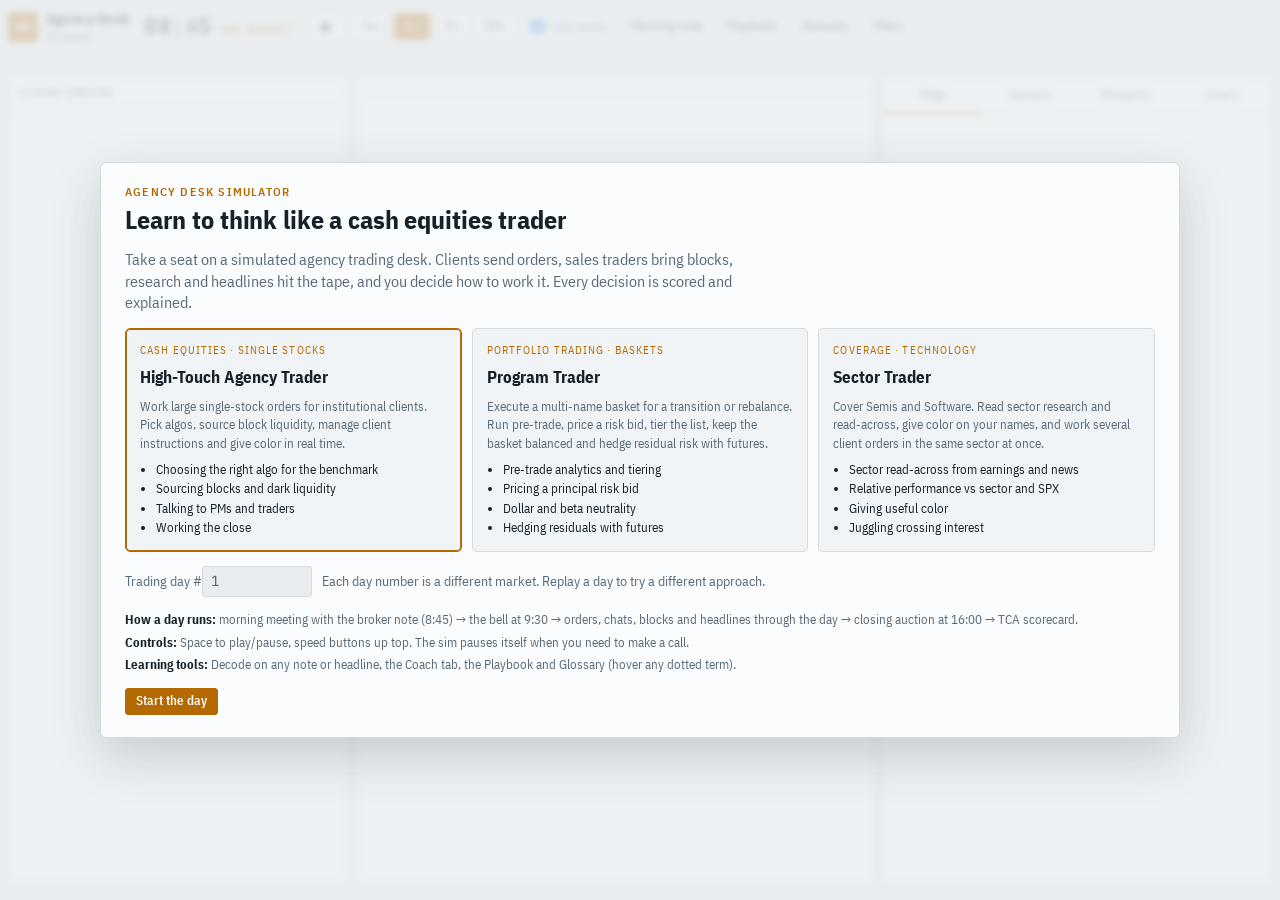
==== trading-desk-sim/index.html @ 179d7b52 "Add agency trading desk simulator Browser-based training sim for a cash-equities agency desk with th" ====
<!doctype html>
<html lang="en">
<head>
<meta charset="utf-8">
<title>Agency Desk Simulator</title>
<meta name="claude:viewport-fit-sides" content="cover">
<meta name="viewport" content="width=device-width, initial-scale=1, viewport-fit=cover">
<link rel="preconnect" href="https://fonts.googleapis.com">
<link rel="preconnect" href="https://fonts.gstatic.com" crossorigin>
<link rel="stylesheet" href="https://fonts.googleapis.com/css2?family=IBM+Plex+Sans+Condensed:wght@400;500;600;700&family=JetBrains+Mono:wght@400;500;700&family=Source+Serif+4:opsz,wght@8..60,400;8..60,600&display=swap">
<link rel="stylesheet" href="styles.css">

</head>
<body>
<div id="app" data-view="stock">
  <header class="top">
    <div class="brand"><span class="mark">AD</span><div><b>Agency Desk</b><small id="roleChip">Simulator</small></div></div>
    <div class="clockbox">
      <div id="clock" class="clock">08:45</div>
      <div class="phase" id="phase">PRE-MARKET</div>
    </div>
    <div class="ctrls" role="group" aria-label="Simulation speed">
      <button id="btnPlay" class="btn play" title="Play / pause (Space)">▶</button>
      <button class="btn spd" data-spd="1.5" title="15 sim seconds per second">¼×</button>
      <button class="btn spd on" data-spd="6" title="1 sim minute per second">1×</button>
      <button class="btn spd" data-spd="18" title="3 sim minutes per second">3×</button>
      <button class="btn spd" data-spd="60" title="10 sim minutes per second">10×</button>
      <label class="ap" title="Pause automatically when a client or sales trader needs an answer"><input type="checkbox" id="autoPause" checked> auto-pause</label>
    </div>
    <div class="mstrip" id="mstrip"></div>
    <div class="topbtns">
      <button class="btn ghost" data-open="notes">Morning note</button>
      <button class="btn ghost" data-open="playbook">Playbook</button>
      <button class="btn ghost" data-open="glossary">Glossary</button>
      <button class="btn ghost" id="btnMenu">Menu</button>
    </div>
  </header>

  <main class="desk">
    <section class="col left panel" data-pane="orders">
      <div class="ph"><h2 id="leftTitle">Client orders</h2><span class="sub" id="leftSub"></span></div>
      <div id="basketBox" hidden></div>
      <div id="blotter" class="blotter"></div>
    </section>

    <section class="col center" data-pane="stock">
      <div class="panel stockpanel">
        <div class="sthead" id="sthead"></div>
        <div class="chartwrap"><canvas id="chart" aria-label="Intraday price chart"></canvas><div class="legend" id="legend"></div></div>
        <div class="bt">
          <div class="book"><div class="ph sm"><h3>Level 2</h3><span class="sub" id="bookSub"></span></div><div id="book"></div></div>
          <div class="tape"><div class="ph sm"><h3>Time &amp; sales</h3><span class="sub" id="aggSub"></span></div><div id="aggbar" class="aggbar"><i></i></div><div id="tape"></div></div>
        </div>
      </div>
      <div class="panel ticketpanel" id="ticket"></div>
    </section>

    <section class="col right panel" data-pane="feed">
      <nav class="tabs" role="tablist">
        <button class="tab on" data-tab="chat">Chat <i id="bChat"></i></button>
        <button class="tab" data-tab="news">Squawk <i id="bNews"></i></button>
        <button class="tab" data-tab="notes">Research</button>
        <button class="tab" data-tab="coach">Coach <i id="bCoach"></i></button>
      </nav>
      <div class="tabbody" id="tab-chat"></div>
      <div class="tabbody" id="tab-news" hidden></div>
      <div class="tabbody" id="tab-notes" hidden></div>
      <div class="tabbody" id="tab-coach" hidden></div>
    </section>

    <section class="col watch panel" data-pane="market">
      <div class="ph"><h2>Market monitor</h2><span class="sub">Click a name to load it</span></div>
      <div id="sectors" class="sectors"></div>
      <div class="wlwrap"><table class="wl" id="wl"><thead><tr><th>Tkr</th><th>Last</th><th>Chg</th><th title="Move vs its sector">vs Sec</th><th title="Volume vs normal for this time of day">RVol</th><th title="Quoted spread in bps">Spr</th><th title="Share of volume printing at the offer">Buy%</th><th title="Closing imbalance (from 15:50)">Imb</th></tr></thead><tbody></tbody></table></div>
    </section>
  </main>

  <nav class="mnav" aria-label="Panels">
    <button data-view="orders">Orders</button><button data-view="stock" class="on">Stock</button><button data-view="feed">Chat &amp; news</button><button data-view="market">Market</button>
  </nav>
</div>

<!-- Overlays -->
<div class="ov" id="ovHome" hidden></div>
<div class="ov" id="ovMorning" hidden></div>
<div class="ov" id="ovPretrade" hidden></div>
<div class="ov" id="ovDecision" hidden></div>
<div class="ov" id="ovDecode" hidden></div>
<div class="ov" id="ovEod" hidden></div>
<div class="ov" id="ovMenu" hidden></div>
<aside class="drawer" id="drawer" hidden></aside>
<div class="tip" id="gtip" hidden></div>
<div class="toast" id="toast" hidden></div>

<script src="js/util.js"></script>
<script src="js/data.js"></script>
<script src="js/market.js"></script>
<script src="js/orders.js"></script>
<script src="js/desk.js"></script>
<script src="js/notes.js"></script>
<script src="js/pt.js"></script>
<script src="js/scenarios.js"></script>
<script src="js/coach.js"></script>
<script src="js/tca.js"></script>
<script src="js/ui.js"></script>
<script src="js/app.js"></script>
</body>
</html>
---- trading-desk-sim/styles.css ----
/* Layout: a three-column trading desk (orders | stock + ticket | chat/news) over a market monitor.
   Dark-first terminal palette: slate ink with a single amber accent; green/red are semantic only. */
:root {
  --bg: #0d1317;
  --panel: #131b21;
  --panel2: #18222a;
  --line: #233039;
  --ink: #dde5ec;
  --mute: #8597a6;
  --faint: #56687a;
  --accent: #f0a63a;
  --accent-ink: #1a1206;
  --up: #3cc08f;
  --dn: #f06966;
  --info: #6aaeea;
  --warn: #e9b949;
  --you: #b892ff;
  --shadow: 0 18px 50px rgba(0, 0, 0, .45);
  --f-ui: 'IBM Plex Sans Condensed', 'Arial Narrow', 'Helvetica Neue', Arial, sans-serif;
  --f-num: 'JetBrains Mono', ui-monospace, 'SFMono-Regular', Menlo, Consolas, monospace;
  --f-note: 'Source Serif 4', Georgia, 'Times New Roman', serif;
  color-scheme: dark;
}
@media (prefers-color-scheme: light) {
  :root:not([data-theme="dark"]) {
    --bg: #e9edf0; --panel: #fbfcfd; --panel2: #f1f4f6; --line: #d3dbe1; --ink: #16212a; --mute: #586a79; --faint: #8796a3;
    --accent: #b46a00; --accent-ink: #ffffff; --up: #0f8a5b; --dn: #c73a37; --info: #2a68ae; --warn: #9a6a00; --you: #6b3fd0;
    --shadow: 0 18px 50px rgba(20, 33, 43, .18); color-scheme: light;
  }
}
:root[data-theme="light"] {
  --bg: #e9edf0; --panel: #fbfcfd; --panel2: #f1f4f6; --line: #d3dbe1; --ink: #16212a; --mute: #586a79; --faint: #8796a3;
  --accent: #b46a00; --accent-ink: #ffffff; --up: #0f8a5b; --dn: #c73a37; --info: #2a68ae; --warn: #9a6a00; --you: #6b3fd0;
  --shadow: 0 18px 50px rgba(20, 33, 43, .18); color-scheme: light;
}

* { box-sizing: border-box; }
[hidden] { display: none !important; }
html, body { height: 100%; }
body { margin: 0; background: var(--bg); color: var(--ink); font: 14px/1.4 var(--f-ui); -webkit-font-smoothing: antialiased; }
button, input, select { font: inherit; color: inherit; }
button { cursor: pointer; }
:focus-visible { outline: 2px solid var(--accent); outline-offset: 1px; }
.num, td, .clock { font-variant-numeric: tabular-nums; }
.up { color: var(--up); } .dn { color: var(--dn); } .muted { color: var(--mute); }
h2, h3 { margin: 0; font-weight: 600; letter-spacing: .06em; text-transform: uppercase; font-size: 11.5px; color: var(--mute); }

#app { height: 100%; display: grid; grid-template-rows: auto 1fr auto; padding-left: max(8px, env(safe-area-inset-left, 0px)); padding-right: max(8px, env(safe-area-inset-right, 0px)); padding-block: 0 8px; gap: 8px; }

/* ---------- Top bar ---------- */
.top { display: flex; align-items: center; gap: 14px; padding-block: 8px; border-bottom: 1px solid var(--line); flex-wrap: wrap; min-width: 0; }
.brand { display: flex; align-items: center; gap: 8px; }
.brand .mark { width: 30px; height: 30px; display: grid; place-items: center; background: var(--accent); color: var(--accent-ink); font: 700 13px var(--f-num); border-radius: 3px; }
.brand b { display: block; font-size: 15px; letter-spacing: .02em; }
.brand small { display: block; color: var(--mute); font-size: 11.5px; }
.clockbox { display: flex; align-items: baseline; gap: 8px; }
.clock { font: 600 22px var(--f-num); letter-spacing: .02em; }
.phase { font-size: 11px; letter-spacing: .1em; color: var(--accent); font-weight: 600; }
.ctrls { display: flex; align-items: center; gap: 4px; }
.btn { border: 1px solid var(--line); background: var(--panel2); padding: 4px 10px; border-radius: 3px; font-size: 13px; line-height: 1.3; }
.btn:hover { border-color: var(--faint); }
.btn.on { background: var(--accent); color: var(--accent-ink); border-color: var(--accent); }
.btn.play { min-width: 38px; font-size: 14px; }
.btn.play.running { background: var(--up); color: #04150e; border-color: var(--up); }
.btn.ghost { background: transparent; }
.btn.pri { background: var(--accent); color: var(--accent-ink); border-color: var(--accent); font-weight: 600; }
.btn.pri:disabled { opacity: .5; cursor: not-allowed; }
.btn.sm { padding: 2px 7px; font-size: 12px; }
.btn.buy { border-color: var(--up); color: var(--up); }
.btn.sell { border-color: var(--dn); color: var(--dn); }
.ap { font-size: 12px; color: var(--mute); display: flex; gap: 4px; align-items: center; margin-left: 6px; }
.mstrip { display: flex; gap: 14px; flex: 1; min-width: 0; overflow: hidden; font-family: var(--f-num); font-size: 12px; }
.mstrip div { white-space: nowrap; }
.mstrip span { color: var(--mute); margin-right: 4px; font-family: var(--f-ui); }
.topbtns { display: flex; gap: 4px; }

/* ---------- Desk grid ---------- */
.desk { display: grid; grid-template-columns: minmax(290px, 340px) minmax(0, 1fr) minmax(320px, 390px); grid-template-rows: minmax(0, 1fr) minmax(170px, 30%); gap: 8px; min-height: 0; }
.col { min-width: 0; min-height: 0; }
.left { grid-row: 1 / 3; }
.center { display: flex; flex-direction: column; gap: 8px; }
.right { grid-row: 1 / 3; grid-column: 3; display: flex; flex-direction: column; }
.watch { grid-column: 2; grid-row: 2; display: flex; flex-direction: column; }
.panel { background: var(--panel); border: 1px solid var(--line); border-radius: 4px; min-height: 0; overflow: hidden; }
.left { display: flex; flex-direction: column; }
.ph { display: flex; align-items: baseline; justify-content: space-between; gap: 8px; padding: 8px 10px 6px; border-bottom: 1px solid var(--line); }
.ph.sm { padding: 5px 8px 4px; }
.sub { color: var(--faint); font-size: 11.5px; }

/* Blotter */
.blotter { overflow-y: auto; flex: 1; }
.ord { padding: 9px 10px; border-bottom: 1px solid var(--line); cursor: pointer; display: grid; gap: 4px; }
.ord:hover { background: var(--panel2); }
.ord.sel { background: var(--panel2); box-shadow: inset 3px 0 0 var(--accent); }
.ord .r1 { display: flex; align-items: baseline; gap: 6px; }
.side { font: 700 11px var(--f-num); padding: 1px 5px; border-radius: 2px; }
.side.b { background: color-mix(in srgb, var(--up) 18%, transparent); color: var(--up); }
.side.s { background: color-mix(in srgb, var(--dn) 18%, transparent); color: var(--dn); }
.ord .tk { font: 700 14px var(--f-num); }
.ord .q { font-family: var(--f-num); color: var(--mute); font-size: 12px; }
.ord .st { margin-left: auto; font-size: 11px; text-transform: uppercase; letter-spacing: .06em; color: var(--mute); }
.ord .st.new { color: var(--accent); }
.ord .st.working { color: var(--info); }
.ord .st.done { color: var(--up); }
.ord .cl { font-size: 12px; color: var(--mute); white-space: nowrap; overflow: hidden; text-overflow: ellipsis; }
.prog { height: 5px; background: var(--panel2); border-radius: 3px; position: relative; overflow: hidden; }
.prog i { position: absolute; inset: 0 auto 0 0; background: var(--info); }
.prog b { position: absolute; top: -1px; bottom: -1px; width: 2px; background: var(--accent); }
.ord .r3 { display: flex; gap: 10px; font: 11.5px var(--f-num); color: var(--mute); flex-wrap: wrap; }
.ord .r3 em { font-style: normal; }
.empty { padding: 26px 14px; color: var(--mute); text-align: center; font-size: 13px; }

/* Stock panel */
.stockpanel { flex: 1; display: flex; flex-direction: column; min-height: 0; }
.sthead { display: flex; align-items: baseline; gap: 12px; padding: 8px 10px; border-bottom: 1px solid var(--line); flex-wrap: wrap; }
.sthead .tk { font: 700 18px var(--f-num); }
.sthead .nm { color: var(--mute); font-size: 12.5px; }
.sthead .px { font: 600 18px var(--f-num); }
.sthead .kv { font: 12px var(--f-num); color: var(--mute); }
.sthead .kv b { color: var(--ink); font-weight: 500; }
.chartwrap { position: relative; flex: 1; min-height: 140px; }
#chart { position: absolute; inset: 0; width: 100%; height: 100%; }
.legend { position: absolute; top: 6px; left: 10px; display: flex; gap: 10px; font: 11px var(--f-num); color: var(--mute); pointer-events: none; flex-wrap: wrap; }
.legend i { display: inline-block; width: 10px; height: 2px; vertical-align: middle; margin-right: 4px; }
.bt { display: grid; grid-template-columns: 1fr 1fr; border-top: 1px solid var(--line); height: 190px; min-height: 0; }
.book, .tape { min-width: 0; display: flex; flex-direction: column; min-height: 0; }
.book { border-right: 1px solid var(--line); }
#book, #tape { overflow: hidden; font: 12px var(--f-num); flex: 1; }
.brow { display: grid; grid-template-columns: 1fr 1fr 1fr 1fr; padding: 1px 8px; position: relative; }
.brow span { position: relative; z-index: 1; }
.brow .bq, .brow .bp { color: var(--up); }
.brow .ap2, .brow .aq { color: var(--dn); text-align: right; }
.brow .bp { text-align: right; padding-right: 6px; }
.brow .ap2 { text-align: left; padding-left: 6px; }
.brow i { position: absolute; top: 1px; bottom: 1px; opacity: .14; }
.brow i.l { right: 50%; background: var(--up); }
.brow i.r { left: 50%; background: var(--dn); }
.trow { display: grid; grid-template-columns: 62px 1fr 1fr 48px; padding: 1px 8px; gap: 4px; }
.trow.a1 .tp { color: var(--up); }
.trow.a-1 .tp { color: var(--dn); }
.trow.blk { background: color-mix(in srgb, var(--accent) 14%, transparent); font-weight: 700; }
.trow.mine { color: var(--you); }
.trow .tv { color: var(--faint); text-align: right; }
.trow .tq { text-align: right; }
.aggbar { height: 4px; background: var(--dn); margin: 0 8px 3px; border-radius: 2px; overflow: hidden; opacity: .9; }
.aggbar i { display: block; height: 100%; background: var(--up); width: 50%; }

/* Ticket */
.ticketpanel { flex: 0 0 auto; padding: 8px 10px; display: grid; gap: 8px; max-height: 46%; overflow-y: auto; }
.tk-head { display: flex; align-items: baseline; gap: 8px; flex-wrap: wrap; }
.tk-head .instr { color: var(--mute); font-size: 12.5px; flex-basis: 100%; }
.algos { display: flex; gap: 4px; flex-wrap: wrap; }
.algos button { border: 1px solid var(--line); background: var(--panel2); padding: 3px 9px; border-radius: 3px; font-size: 12.5px; }
.algos button.on { border-color: var(--accent); color: var(--accent); box-shadow: inset 0 -2px 0 var(--accent); }
.fields { display: flex; gap: 8px; flex-wrap: wrap; align-items: end; }
.fields label { display: grid; gap: 2px; font-size: 11px; color: var(--mute); text-transform: uppercase; letter-spacing: .05em; }
.fields input, .fields select { background: var(--bg); border: 1px solid var(--line); border-radius: 3px; padding: 4px 6px; width: 100px; font: 13px var(--f-num); }
.fields input[type=number] { width: 92px; }
.adesc { font-size: 12.5px; color: var(--mute); }
.est { font: 12px var(--f-num); color: var(--mute); display: flex; gap: 14px; flex-wrap: wrap; }
.est b { color: var(--ink); font-weight: 500; }
.kids { display: grid; gap: 3px; }
.kid { display: grid; grid-template-columns: 90px 1fr 70px 56px; gap: 8px; align-items: center; font: 12px var(--f-num); padding: 3px 6px; background: var(--panel2); border-radius: 3px; }
.kid .kt { font-family: var(--f-ui); font-weight: 600; }
.kid .ks { color: var(--mute); font-size: 11px; text-transform: uppercase; }
.msg { font-size: 12.5px; padding: 4px 8px; border-radius: 3px; }
.msg.err { color: var(--dn); background: color-mix(in srgb, var(--dn) 12%, transparent); }
.msg.ok { color: var(--up); background: color-mix(in srgb, var(--up) 12%, transparent); }

/* Tabs */
.tabs { display: flex; border-bottom: 1px solid var(--line); }
.tab { flex: 1; background: none; border: 0; padding: 9px 4px 8px; color: var(--mute); font-size: 13px; border-bottom: 2px solid transparent; }
.tab.on { color: var(--ink); border-bottom-color: var(--accent); }
.tab i { font-style: normal; font: 600 10.5px var(--f-num); background: var(--accent); color: var(--accent-ink); border-radius: 8px; padding: 0 5px; margin-left: 3px; }
.tab i:empty { display: none; }
.tab.flash { animation: fl 1s ease 2; }
@keyframes fl { 50% { background: color-mix(in srgb, var(--accent) 20%, transparent); } }
.tabbody { flex: 1; overflow-y: auto; padding: 8px 10px; display: flex; flex-direction: column; gap: 8px; min-height: 0; }

/* Chat */
.cm { display: grid; gap: 3px; max-width: 100%; }
.cm .who { font-size: 11.5px; color: var(--mute); display: flex; gap: 6px; }
.cm .who b { color: var(--ink); font-weight: 600; }
.cm .who .ct { margin-left: auto; font-family: var(--f-num); color: var(--faint); }
.cm .bub { background: var(--panel2); border: 1px solid var(--line); padding: 7px 9px; border-radius: 4px; font-size: 13.5px; }
.cm.k-client .bub { border-left: 3px solid var(--info); }
.cm.k-sales .bub { border-left: 3px solid var(--accent); }
.cm.k-me { justify-items: end; }
.cm.k-me .bub { background: color-mix(in srgb, var(--accent) 12%, var(--panel2)); }
.cm.k-system .bub { background: transparent; border-style: dashed; color: var(--mute); font-size: 12.5px; }
.choices { display: grid; gap: 4px; margin-top: 2px; }
.choices button { text-align: left; background: var(--bg); border: 1px solid var(--line); padding: 6px 8px; border-radius: 3px; font-size: 13px; }
.choices button:hover { border-color: var(--accent); }
.fb { font-size: 12.5px; padding: 6px 8px; border-radius: 3px; border: 1px solid var(--line); }
.fb.good { border-color: color-mix(in srgb, var(--up) 50%, transparent); }
.fb.bad { border-color: color-mix(in srgb, var(--dn) 50%, transparent); }
.fb b { display: block; margin-bottom: 2px; }
.fb .best { color: var(--mute); margin-top: 3px; }

/* News + notes */
.nitem { border-bottom: 1px solid var(--line); padding-bottom: 8px; display: grid; gap: 4px; }
.nitem .nh { display: flex; gap: 8px; align-items: baseline; }
.nitem .nt { font: 11.5px var(--f-num); color: var(--faint); }
.nitem .cat { font-size: 10.5px; letter-spacing: .08em; text-transform: uppercase; color: var(--accent); }
.nitem .hd { font-weight: 600; font-size: 13.5px; }
.nitem.sq .hd { font-family: var(--f-num); font-size: 12.5px; font-weight: 500; text-transform: uppercase; }
.nitem .bd { font-family: var(--f-note); font-size: 14px; color: var(--ink); line-height: 1.45; }
.nitem .act { display: flex; gap: 6px; align-items: center; }
.mine-tag { font-size: 10.5px; color: var(--you); border: 1px solid var(--you); border-radius: 2px; padding: 0 4px; }
.tipi { border-left: 3px solid var(--info); padding: 5px 8px; background: var(--panel2); border-radius: 0 3px 3px 0; font-size: 13px; }
.tipi.warn { border-left-color: var(--warn); }
.tipi.bad { border-left-color: var(--dn); }
.tipi .nt { font: 11px var(--f-num); color: var(--faint); margin-right: 6px; }
.sec-h { font-size: 11px; letter-spacing: .08em; text-transform: uppercase; color: var(--mute); margin-top: 6px; }

/* Market monitor */
.sectors { display: flex; gap: 4px; padding: 6px 8px; flex-wrap: wrap; border-bottom: 1px solid var(--line); }
.secc { font: 11.5px var(--f-num); padding: 2px 6px; border-radius: 2px; border: 1px solid var(--line); }
.secc span { font-family: var(--f-ui); color: var(--mute); margin-right: 4px; }
.wlwrap { overflow: auto; flex: 1; min-height: 0; }
table.wl { width: 100%; border-collapse: collapse; font: 12px var(--f-num); }
table.wl th { position: sticky; top: 0; background: var(--panel); text-align: right; font: 600 10.5px var(--f-ui); letter-spacing: .06em; text-transform: uppercase; color: var(--mute); padding: 4px 6px; border-bottom: 1px solid var(--line); }
table.wl td { text-align: right; padding: 2px 6px; border-bottom: 1px solid color-mix(in srgb, var(--line) 50%, transparent); white-space: nowrap; }
table.wl th:first-child, table.wl td:first-child { text-align: left; }
table.wl tr { cursor: pointer; }
table.wl tr:hover td { background: var(--panel2); }
table.wl tr.sel td { background: color-mix(in srgb, var(--accent) 10%, transparent); }
table.wl tr.has td:first-child { color: var(--you); font-weight: 700; }
.mini { border-collapse: collapse; font: 12.5px var(--f-num); margin: 6px 0; }
.mini th { font: 600 11px var(--f-ui); color: var(--mute); padding: 2px 8px 2px 0; text-align: left; }
.mini td { padding: 2px 14px 2px 0; }
.secbars { display: grid; grid-template-columns: repeat(auto-fill, minmax(130px, 1fr)); gap: 3px 12px; font-size: 12.5px; margin: 6px 0; }
.secbars div { display: flex; justify-content: space-between; border-bottom: 1px dotted var(--line); }
.secbars b { font: 500 12.5px var(--f-num); }

/* Basket panel */
.bsum { padding: 8px 10px; display: grid; gap: 6px; border-bottom: 1px solid var(--line); }
.bsum .row { display: flex; justify-content: space-between; font: 12px var(--f-num); gap: 8px; }
.bsum .row span { font-family: var(--f-ui); color: var(--mute); }
.bsum .pbar { display: grid; grid-template-columns: 40px 1fr 40px; gap: 6px; align-items: center; font: 11.5px var(--f-num); }
.bsum .pbar .prog i { background: var(--up); }
.bsum .pbar.s .prog i { background: var(--dn); }
.bsum .futs { display: flex; gap: 4px; align-items: center; flex-wrap: wrap; font-size: 12px; }
.bsel { display: flex; gap: 4px; flex-wrap: wrap; padding: 6px 10px; border-bottom: 1px solid var(--line); font-size: 12px; align-items: center; }
.secres { display: grid; gap: 2px; }
.secres div { display: grid; grid-template-columns: 70px 1fr 62px; gap: 6px; align-items: center; font: 11px var(--f-num); }
.secres .zb { height: 6px; position: relative; background: var(--panel2); }
.secres .zb i { position: absolute; top: 0; bottom: 0; }
.ord.pt { grid-template-columns: 18px 1fr; column-gap: 6px; padding: 6px 10px; }
.ord.pt > input { grid-row: 1 / span 3; grid-column: 1; margin-top: 3px; }
.ord.pt > :not(input) { grid-column: 2; }

/* Overlays */
.ov { position: fixed; inset: 0; background: color-mix(in srgb, var(--bg) 78%, transparent); backdrop-filter: blur(3px); z-index: 50; display: grid; place-items: center; padding: max(16px, env(safe-area-inset-top, 0px)) max(16px, env(safe-area-inset-right, 0px)) max(16px, env(safe-area-inset-bottom, 0px)) max(16px, env(safe-area-inset-left, 0px)); overflow-y: auto; }
.ov[hidden] { display: none !important; }
.card { background: var(--panel); border: 1px solid var(--line); border-radius: 6px; box-shadow: var(--shadow); width: min(780px, 100%); max-height: calc(100vh - 32px); overflow-y: auto; padding: 22px 24px; display: grid; gap: 14px; }
.card.wide { width: min(1080px, 100%); }
.card h1 { margin: 0; font-size: 26px; line-height: 1.15; text-wrap: balance; letter-spacing: -.005em; }
.card h1 small { display: block; font-size: 12px; letter-spacing: .1em; text-transform: uppercase; color: var(--accent); margin-bottom: 6px; font-weight: 600; }
.card h4 { margin: 0; font-size: 12px; text-transform: uppercase; letter-spacing: .08em; color: var(--mute); }
.card p { margin: 0; max-width: 70ch; }
.card .lead { font-size: 15.5px; color: var(--mute); }
.roles { display: grid; grid-template-columns: repeat(auto-fit, minmax(220px, 1fr)); gap: 10px; }
.role { text-align: left; background: var(--panel2); border: 1px solid var(--line); border-radius: 5px; padding: 14px; display: grid; gap: 8px; align-content: start; }
.role:hover, .role.on { border-color: var(--accent); }
.role.on { box-shadow: inset 0 0 0 1px var(--accent); }
.role .k { font-size: 11px; letter-spacing: .1em; text-transform: uppercase; color: var(--accent); }
.role b { font-size: 17px; }
.role p { font-size: 13px; color: var(--mute); }
.role ul { margin: 0; padding-left: 16px; font-size: 12.5px; display: grid; gap: 2px; }
.rowf { display: flex; gap: 10px; align-items: center; flex-wrap: wrap; }
.rowf input { background: var(--bg); border: 1px solid var(--line); border-radius: 3px; padding: 5px 8px; width: 110px; font-family: var(--f-num); }
.hist { font: 12px var(--f-num); color: var(--mute); }
.note { border: 1px solid var(--line); border-radius: 4px; padding: 12px 14px; display: grid; gap: 6px; background: var(--panel2); }
.note .cat { font-size: 10.5px; letter-spacing: .1em; text-transform: uppercase; color: var(--accent); font-weight: 600; }
.note .hd { font-weight: 600; font-size: 15px; }
.note .bd { font-family: var(--f-note); font-size: 15px; line-height: 1.5; }
.call { display: flex; gap: 6px; align-items: center; flex-wrap: wrap; font-size: 12.5px; color: var(--mute); }
.call button.on { border-color: var(--accent); color: var(--accent); }
.dec { display: grid; gap: 8px; font-size: 13.5px; }
.dec dt { font-size: 11px; text-transform: uppercase; letter-spacing: .08em; color: var(--accent); font-weight: 600; }
.dec dd { margin: 0 0 4px; max-width: 72ch; }
.dec dd.me { border-left: 3px solid var(--you); padding-left: 8px; }
.livechk { font: 12.5px var(--f-num); background: var(--bg); border: 1px solid var(--line); padding: 8px 10px; border-radius: 4px; }
.opts { display: grid; gap: 6px; }
.opts button { text-align: left; background: var(--panel2); border: 1px solid var(--line); border-radius: 4px; padding: 10px 12px; font-size: 14px; }
.opts button:hover:not(:disabled) { border-color: var(--accent); }
.opts button.pick { border-color: var(--accent); }
.opts button.best { border-color: var(--up); }
.opts button:disabled { cursor: default; }
.squawk { font: 13px var(--f-num); text-transform: uppercase; background: var(--bg); padding: 8px 10px; border-left: 3px solid var(--accent); }
.ctx p { margin: 0 0 8px; }
.tblw { overflow-x: auto; }
table.pt { border-collapse: collapse; width: 100%; font: 12px var(--f-num); }
table.pt th { text-align: right; font: 600 10.5px var(--f-ui); text-transform: uppercase; letter-spacing: .06em; color: var(--mute); padding: 4px 8px; border-bottom: 1px solid var(--line); white-space: nowrap; }
table.pt td { text-align: right; padding: 3px 8px; border-bottom: 1px solid color-mix(in srgb, var(--line) 50%, transparent); white-space: nowrap; }
table.pt th:first-child, table.pt td:first-child { text-align: left; }
.kpis { display: grid; grid-template-columns: repeat(auto-fit, minmax(140px, 1fr)); gap: 8px; }
.kpi { border: 1px solid var(--line); border-radius: 4px; padding: 8px 10px; background: var(--panel2); }
.kpi span { display: block; font-size: 11px; text-transform: uppercase; letter-spacing: .07em; color: var(--mute); }
.kpi b { font: 600 18px var(--f-num); }
.grade { font: 700 64px/1 var(--f-num); color: var(--accent); }
.howto { font-size: 13px; color: var(--mute); display: grid; gap: 4px; }
.howto b { color: var(--ink); }

/* Drawer */
.drawer { position: fixed; top: 0; right: 0; bottom: 0; width: min(560px, 100%); background: var(--panel); border-left: 1px solid var(--line); z-index: 60; box-shadow: var(--shadow); display: flex; flex-direction: column; padding-top: env(safe-area-inset-top, 0px); padding-bottom: env(safe-area-inset-bottom, 0px); padding-right: env(safe-area-inset-right, 0px); }
.drawer .dh { display: flex; justify-content: space-between; align-items: center; padding: 12px 16px; border-bottom: 1px solid var(--line); gap: 8px; }
.drawer .dh h2 { font-size: 13px; color: var(--ink); }
.drawer .db { overflow-y: auto; padding: 12px 18px 30px; display: grid; gap: 14px; }
.drawer .db h3 { font-size: 13px; color: var(--accent); text-transform: none; letter-spacing: 0; font-size: 15px; }
.drawer .db p { margin: 0; font-size: 14px; line-height: 1.55; max-width: 66ch; }
.drawer input[type=search] { width: 100%; background: var(--bg); border: 1px solid var(--line); border-radius: 3px; padding: 6px 8px; }
.gl dt { font-weight: 700; margin-top: 8px; }
.gl dd { margin: 2px 0 0; color: var(--mute); font-size: 13.5px; }

/* Glossary term tooltip */
.g { border-bottom: 1px dotted var(--accent); cursor: help; }
.tip { position: fixed; z-index: 80; max-width: 320px; background: var(--panel2); border: 1px solid var(--line); box-shadow: var(--shadow); padding: 8px 10px; font-size: 12.5px; border-radius: 4px; pointer-events: none; }
.tip b { display: block; color: var(--accent); margin-bottom: 2px; }
.toast { position: fixed; bottom: calc(18px + env(safe-area-inset-bottom, 0px)); left: 50%; transform: translateX(-50%); background: var(--panel2); border: 1px solid var(--accent); padding: 8px 14px; border-radius: 4px; z-index: 90; font-size: 13px; box-shadow: var(--shadow); max-width: calc(100% - 32px); }

.mnav { display: none; }

/* ---------- Responsive ---------- */
@media (max-width: 1500px) {
  .mstrip { order: 10; flex-basis: 100%; }
}
@media (max-width: 1180px) {
  .desk { grid-template-columns: minmax(260px, 300px) minmax(0, 1fr) minmax(290px, 340px); }
  .mstrip { order: 10; flex-basis: 100%; }
}
@media (max-width: 900px) {
  #app { padding-left: max(16px, env(safe-area-inset-left, 0px)); padding-right: max(16px, env(safe-area-inset-right, 0px)); }
  .top { gap: 8px; }
  .topbtns { flex-basis: 100%; overflow-x: auto; }
  .desk { grid-template-columns: minmax(0, 1fr); grid-template-rows: minmax(0, 1fr); }
  .desk > .col { display: none; grid-row: 1; grid-column: 1; }
  #app[data-view="orders"] .left, #app[data-view="stock"] .center, #app[data-view="feed"] .right, #app[data-view="market"] .watch { display: flex; }
  .mnav { display: flex; gap: 4px; padding-bottom: env(safe-area-inset-bottom, 0px); }
  .mnav button { flex: 1; background: var(--panel2); border: 1px solid var(--line); padding: 8px 4px; border-radius: 3px; font-size: 12.5px; }
  .mnav button.on { border-color: var(--accent); color: var(--accent); }
  .bt { height: 170px; }
  .ticketpanel { max-height: none; }
  .center { overflow-y: auto; }
  .stockpanel { flex: 0 0 auto; min-height: 420px; }
  .chartwrap { min-height: 200px; }
  .card { padding: 16px; }
}
@media (prefers-reduced-motion: reduce) { .tab.flash { animation: none; } }
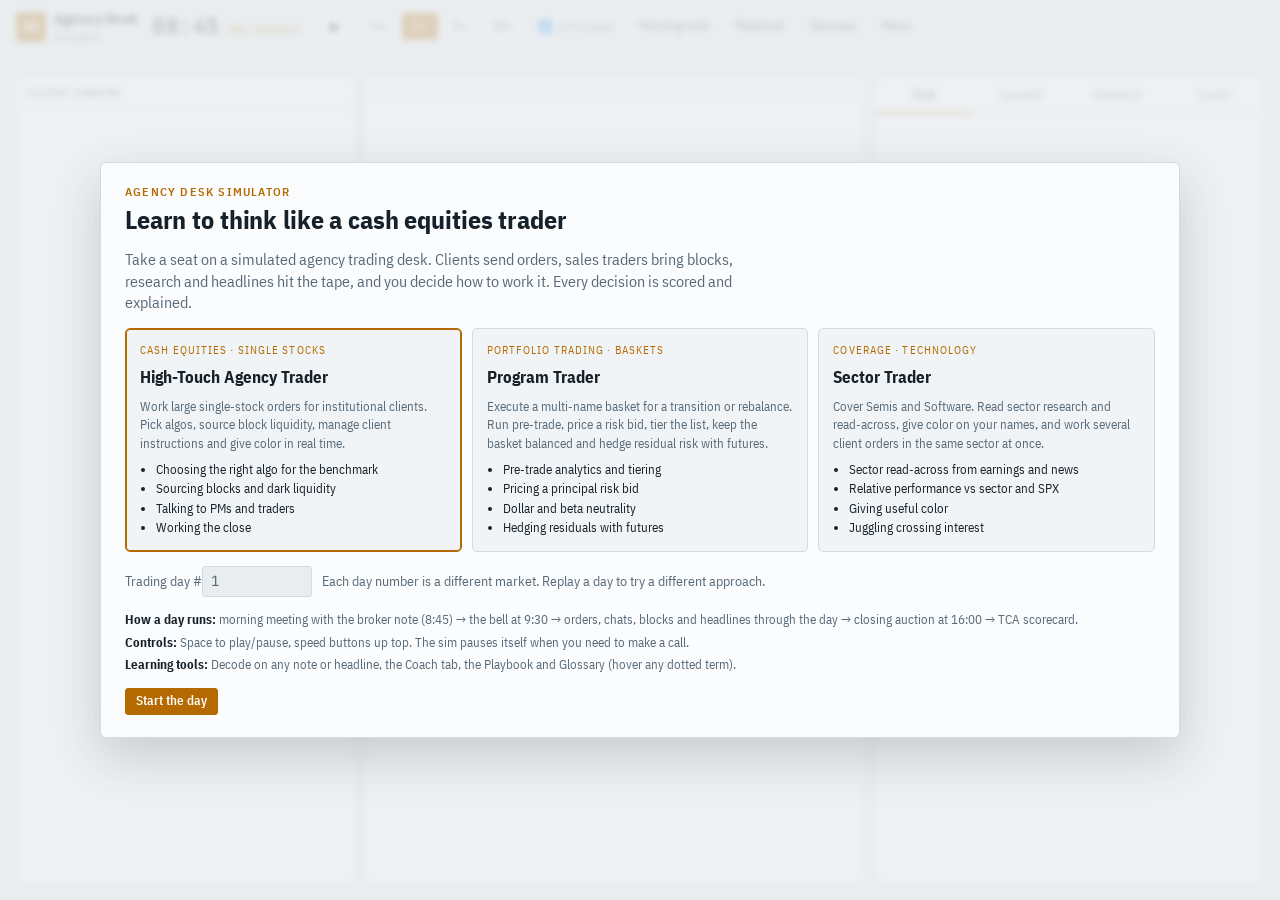
==== commit c34e73bc: "Add 'How to read this' guides with econ basics to broker notes Co-Authored-By: Claude Opus 5.5 <nore" ====
--- a/trading-desk-sim/index.html
+++ b/trading-desk-sim/index.html
@@ -98,6 +98,7 @@
 <script src="js/orders.js"></script>
 <script src="js/desk.js"></script>
 <script src="js/notes.js"></script>
+<script src="js/guides.js"></script>
 <script src="js/pt.js"></script>
 <script src="js/scenarios.js"></script>
 <script src="js/coach.js"></script>
--- a/trading-desk-sim/styles.css
+++ b/trading-desk-sim/styles.css
@@ -45,7 +45,7 @@
 .up { color: var(--up); } .dn { color: var(--dn); } .muted { color: var(--mute); }
 h2, h3 { margin: 0; font-weight: 600; letter-spacing: .06em; text-transform: uppercase; font-size: 11.5px; color: var(--mute); }
 
-#app { height: 100%; display: grid; grid-template-rows: auto 1fr auto; padding-left: max(8px, env(safe-area-inset-left, 0px)); padding-right: max(8px, env(safe-area-inset-right, 0px)); padding-block: 0 8px; gap: 8px; }
+#app { height: 100%; display: grid; grid-template-rows: auto 1fr auto; padding-left: max(16px, env(safe-area-inset-left, 0px)); padding-right: max(16px, env(safe-area-inset-right, 0px)); padding-block: 0 8px; gap: 8px; }
 
 /* ---------- Top bar ---------- */
 .top { display: flex; align-items: center; gap: 14px; padding-block: 8px; border-bottom: 1px solid var(--line); flex-wrap: wrap; min-width: 0; }
@@ -275,6 +275,15 @@
 .note .cat { font-size: 10.5px; letter-spacing: .1em; text-transform: uppercase; color: var(--accent); font-weight: 600; }
 .note .hd { font-weight: 600; font-size: 15px; }
 .note .bd { font-family: var(--f-note); font-size: 15px; line-height: 1.5; }
+.howread { border-top: 1px dashed var(--line); padding-top: 6px; }
+.howread summary { cursor: pointer; font-size: 12.5px; font-weight: 600; color: var(--accent); list-style: none; display: inline-flex; gap: 6px; align-items: center; }
+.howread summary::-webkit-details-marker { display: none; }
+.howread summary::before { content: '▸'; transition: transform .15s; }
+.howread[open] summary::before { transform: rotate(90deg); }
+.hr-body { display: grid; gap: 4px; margin-top: 6px; font-size: 13.5px; max-width: 78ch; }
+.hr-body h5 { margin: 6px 0 0; font-size: 11px; text-transform: uppercase; letter-spacing: .08em; color: var(--mute); }
+.hr-body ul { margin: 0; padding-left: 18px; display: grid; gap: 3px; }
+.hr-body b { color: var(--ink); }
 .call { display: flex; gap: 6px; align-items: center; flex-wrap: wrap; font-size: 12.5px; color: var(--mute); }
 .call button.on { border-color: var(--accent); color: var(--accent); }
 .dec { display: grid; gap: 8px; font-size: 13.5px; }
@@ -331,7 +340,6 @@
   .mstrip { order: 10; flex-basis: 100%; }
 }
 @media (max-width: 900px) {
-  #app { padding-left: max(16px, env(safe-area-inset-left, 0px)); padding-right: max(16px, env(safe-area-inset-right, 0px)); }
   .top { gap: 8px; }
   .topbtns { flex-basis: 100%; overflow-x: auto; }
   .desk { grid-template-columns: minmax(0, 1fr); grid-template-rows: minmax(0, 1fr); }
